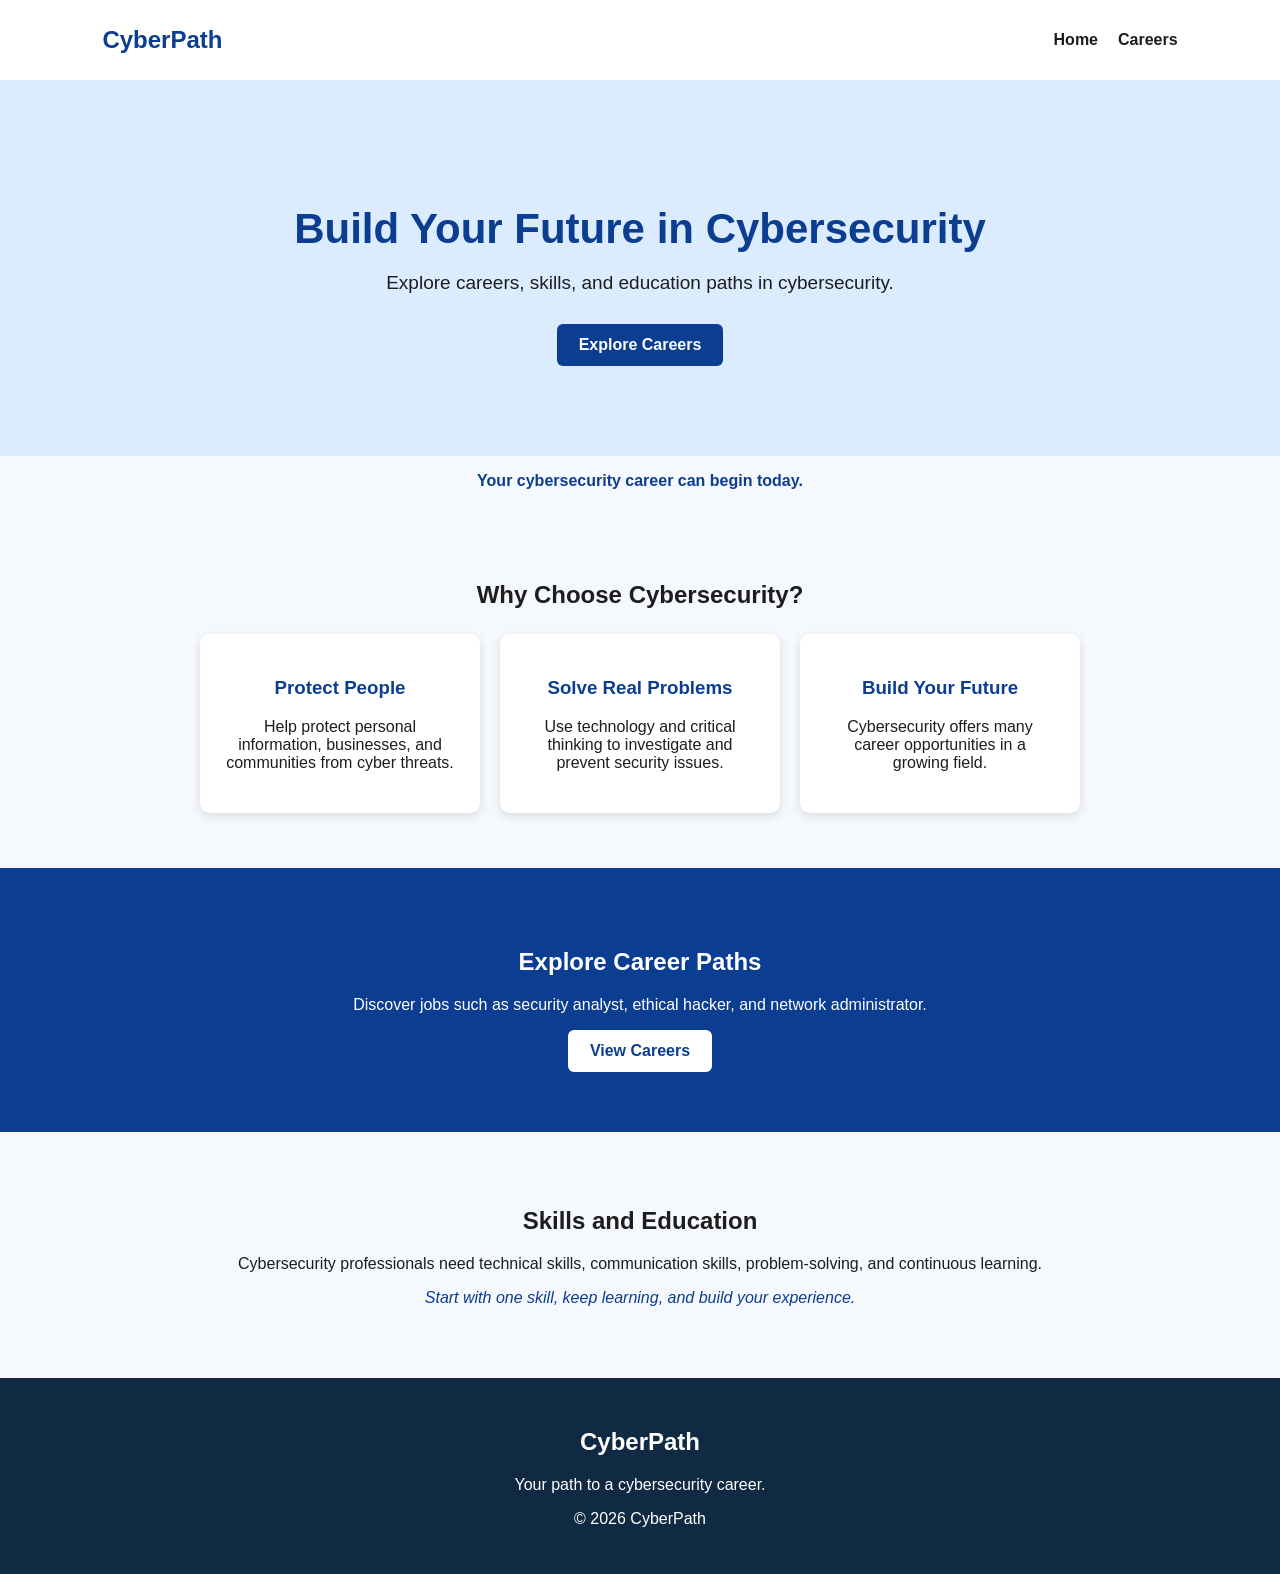
==== index.html @ 65090d46 "Add files via upload" ====
<!DOCTYPE html>
<html lang="en">
<head>
  <meta charset="UTF-8">
  <meta name="viewport" content="width=device-width, initial-scale=1.0">
  <title>CyberPath | Home</title>
  <link rel="stylesheet" href="style.css">

  <style>
    /* Internal CSS required by the assignment */
    .welcome-message {
      color: #0b3d91;
      text-align: center;
      font-weight: bold;
    }
  </style>
</head>

<body>
  <header>
    <nav>
      <h1>CyberPath</h1>
      <ul>
        <li><a href="index.html">Home</a></li>
        <li><a href="careers.html">Careers</a></li>
      </ul>
    </nav>
  </header>

  <main>
    <section class="hero">
      <h2>Build Your Future in Cybersecurity</h2>
      <p>Explore careers, skills, and education paths in cybersecurity.</p>
      <a class="button" href="careers.html">Explore Careers</a>
    </section>

    <p class="welcome-message">Your cybersecurity career can begin today.</p>

    <section class="why-section">
      <h2>Why Choose Cybersecurity?</h2>

      <div class="card-container">
        <article class="card">
          <h3>Protect People</h3>
          <p>Help protect personal information, businesses, and communities from cyber threats.</p>
        </article>

        <article class="card">
          <h3>Solve Real Problems</h3>
          <p>Use technology and critical thinking to investigate and prevent security issues.</p>
        </article>

        <article class="card">
          <h3>Build Your Future</h3>
          <p>Cybersecurity offers many career opportunities in a growing field.</p>
        </article>
      </div>
    </section>

    <section class="career-banner">
      <h2>Explore Career Paths</h2>
      <p>Discover jobs such as security analyst, ethical hacker, and network administrator.</p>
      <a class="button light-button" href="careers.html">View Careers</a>
    </section>

    <section class="skills-section">
      <h2>Skills and Education</h2>
      <p>Cybersecurity professionals need technical skills, communication skills, problem-solving, and continuous learning.</p>

      <p style="color: #0b3d91; font-style: italic;">
        Start with one skill, keep learning, and build your experience.
      </p>
    </section>
  </main>

  <footer>
    <h2>CyberPath</h2>
    <p>Your path to a cybersecurity career.</p>
    <p>&copy; 2026 CyberPath</p>
  </footer>
</body>
</html>
---- style.css ----
* {
  box-sizing: border-box;
}

body {
  margin: 0;
  font-family: Arial, Helvetica, sans-serif;
  color: #1d1d1d;
  background-color: #f5f8fc;
}

header {
  background-color: white;
  padding: 15px 8%;
}

nav {
  display: flex;
  justify-content: space-between;
  align-items: center;
}

nav h1 {
  color: #0b3d91;
  margin: 0;
}

nav ul {
  display: flex;
  list-style: none;
  gap: 20px;
  padding: 0;
}

nav a {
  color: #1d1d1d;
  font-weight: bold;
  text-decoration: none;
}

.hero {
  background-color: #dcecff;
  padding: 90px 8%;
  text-align: center;
}

.hero h2 {
  color: #0b3d91;
  font-size: 42px;
  margin-bottom: 15px;
}

.hero p {
  font-size: 19px;
  margin-bottom: 30px;
}

.button {
  display: inline-block;
  background-color: #0b3d91;
  color: white;
  padding: 12px 22px;
  border-radius: 6px;
  text-decoration: none;
  font-weight: bold;
}

.why-section,
.skills-section {
  padding: 55px 8%;
  text-align: center;
}

.card-container {
  display: flex;
  justify-content: center;
  gap: 20px;
  flex-wrap: wrap;
  margin-top: 25px;
}

.card {
  width: 280px;
  background-color: white;
  padding: 25px;
  border-radius: 10px;
  box-shadow: 0 3px 10px rgba(0, 0, 0, 0.12);
}

.card h3 {
  color: #0b3d91;
}

.career-banner {
  background-color: #0b3d91;
  color: white;
  padding: 60px 8%;
  text-align: center;
}

.light-button {
  background-color: white;
  color: #0b3d91;
}

footer {
  background-color: #102a43;
  color: white;
  text-align: center;
  padding: 30px;
}

@media (max-width: 600px) {
  nav {
    flex-direction: column;
  }

  .hero h2 {
    font-size: 32px;
  }
}
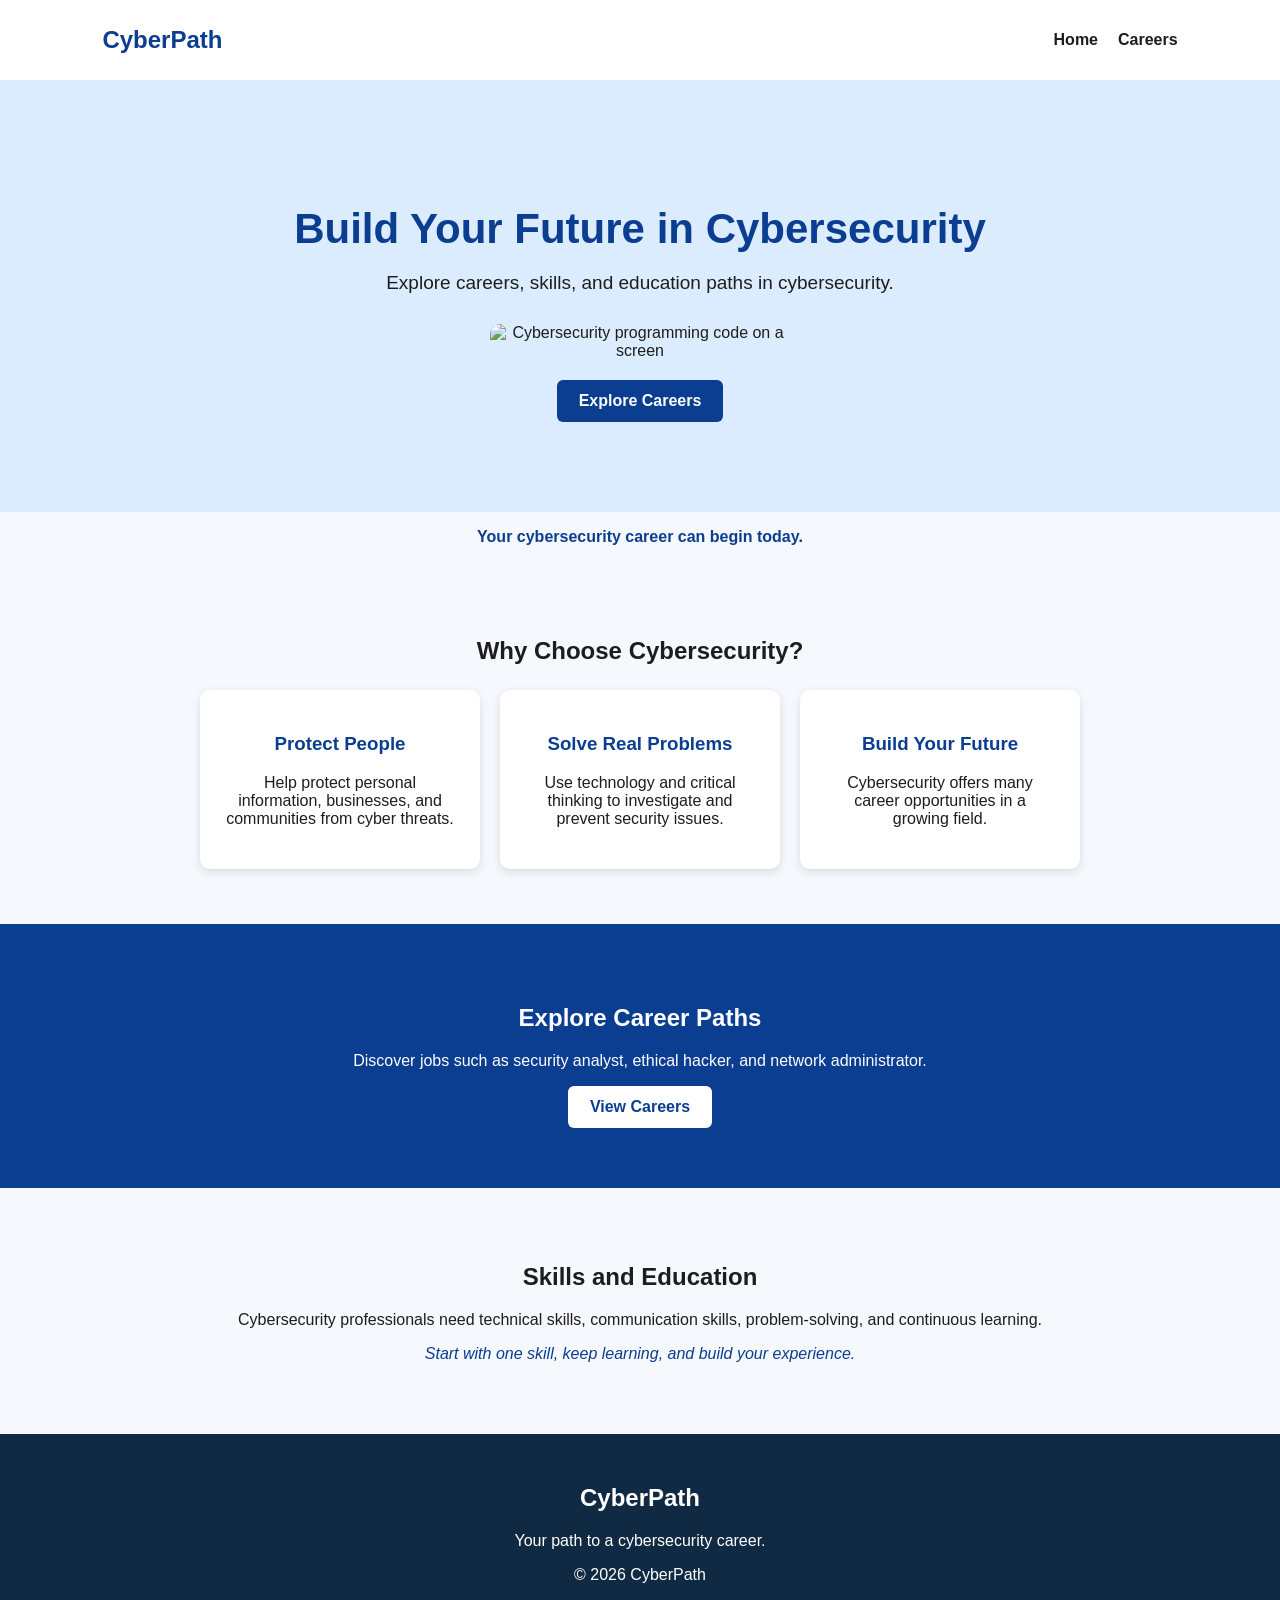
==== commit d0aa6f50: "Add files via upload" ====
--- a/index.html
+++ b/index.html
@@ -1,6 +1,7 @@
 <!DOCTYPE html>
 <html lang="en">
 <head>
+  <!-- Author: Cameron Sulton -->
   <meta charset="UTF-8">
   <meta name="viewport" content="width=device-width, initial-scale=1.0">
   <title>CyberPath | Home</title>
@@ -28,11 +29,15 @@
   </header>
 
   <main>
-    <section class="hero">
-      <h2>Build Your Future in Cybersecurity</h2>
-      <p>Explore careers, skills, and education paths in cybersecurity.</p>
-      <a class="button" href="careers.html">Explore Careers</a>
-    </section>
+    
+      <section class="hero">
+  <h2>Build Your Future in Cybersecurity</h2>
+  <p>Explore careers, skills, and education paths in cybersecurity.</p>
+
+  <img src="images/cybersecurity.jpeg" alt="Cybersecurity programming code on a screen">
+
+  <a class="button" href="careers.html">Explore Careers</a>
+</section>
 
     <p class="welcome-message">Your cybersecurity career can begin today.</p>
 
@@ -79,4 +84,5 @@
     <p>&copy; 2026 CyberPath</p>
   </footer>
 </body>
-</html>+</html>
+
--- a/style.css
+++ b/style.css
@@ -118,4 +118,12 @@
   .hero h2 {
     font-size: 32px;
   }
+}
+
+.hero img {
+  width: 300px;
+  max-width: 100%;
+  margin: 20px auto;
+  display: block;
+  border-radius: 10px;
 }
